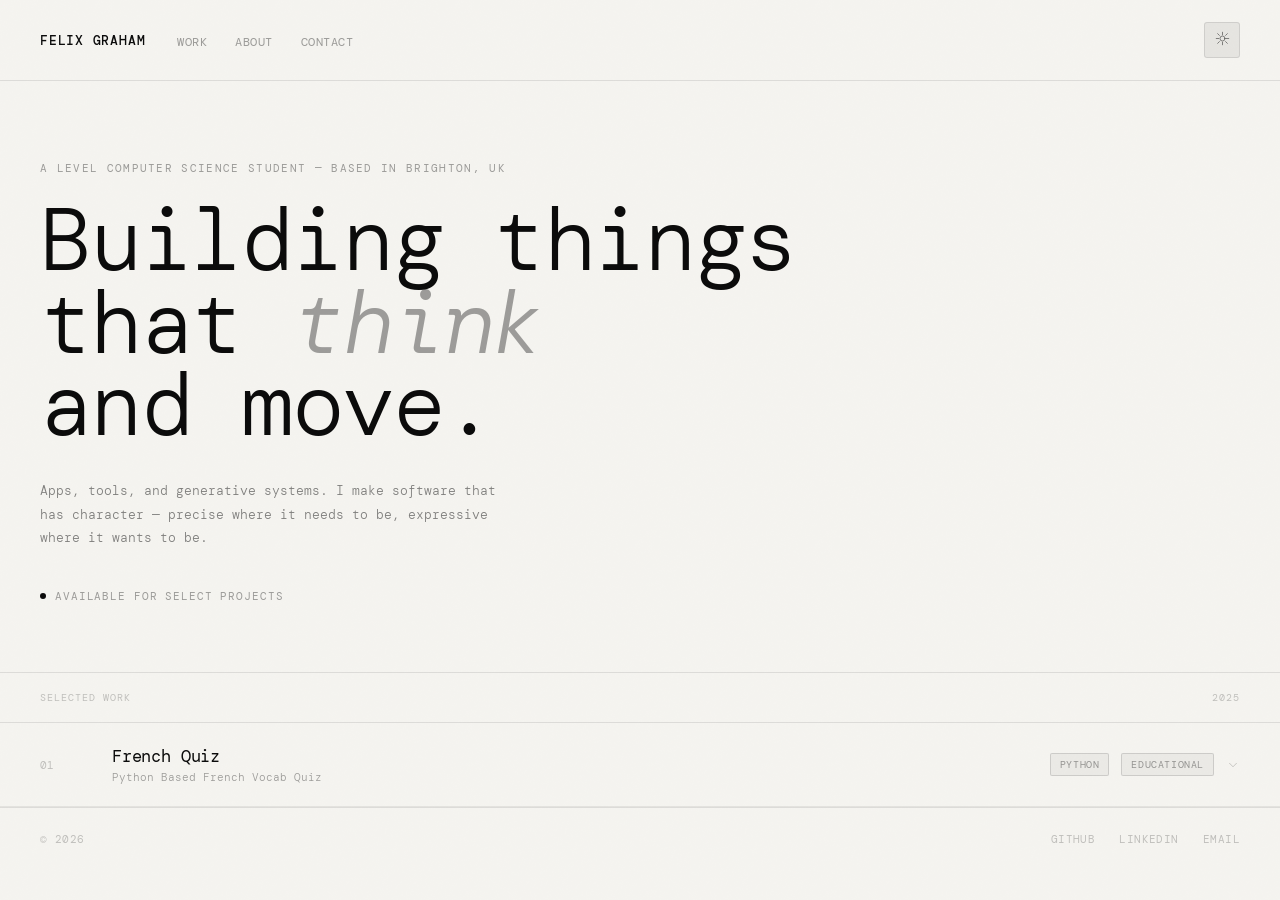
==== index.html @ 3eb40139 "Fixing OG Image rendering" ====
<!DOCTYPE html>
<html lang="en" data-theme="dark">
<head>
  <meta charset="UTF-8">
  <meta name="viewport" content="width=device-width, initial-scale=1.0">

  <!-- ── Update these for your site ── -->
  <title>Felix Graham — Creative Developer</title>
  <meta name="description" content="Apps, tools, and generative systems.">
  <meta name="author" content="Felix Graham">

  <!-- Open Graph -->
  <meta property="og:title"       content="Felix Graham — Creative Developer">
  <meta property="og:description" content="Apps, tools, and generative systems.">
  <meta property="og:type"        content="website">
  <meta property="og:image" content="https://felix-graham.github.io/Portfolio/assets/og.png">

  <!-- Favicon (replace with your own) -->
  <link rel="icon" href="./assets/favicon.svg" type="image/svg+xml">

  <link rel="stylesheet" href="./style.css">
</head>
<body>

  <!-- Nav (rendered by main.js) -->
  <header>
    <nav class="nav"></nav>
  </header>

  <main>
    <!-- Hero (rendered by main.js) -->
    <section class="hero" id="about"></section>

    <!-- Projects (rendered by main.js) -->
    <section id="work">
      <div class="projects__header">
        <span class="label">Selected work</span>
        <span class="label projects__year-range"></span>
      </div>
      <div class="projects__list"></div>
    </section>
  </main>

  <!-- Footer (rendered by main.js) -->
  <footer class="footer"></footer>

  <!-- Entry point — type="module" enables ES module imports -->
  <script type="module" src="./main.js"></script>

</body>
</html>
---- style.css ----
/* ─────────────────────────────────────────────
   PORTFOLIO — STYLESHEET
   Nothing-inspired monochrome minimal
   ───────────────────────────────────────────── */

@import url('https://fonts.googleapis.com/css2?family=DM+Mono:ital,wght@0,300;0,400;0,500;1,300&display=swap');

/* ── Design tokens ── */
:root {
  --bg:           #0a0a0a;
  --bg-2:         #111111;
  --fg:           #f0f0f0;
  --fg-60:        rgba(240,240,240,0.6);
  --fg-50:        rgba(240,240,240,0.5);
  --fg-35:        rgba(240,240,240,0.35);
  --fg-20:        rgba(240,240,240,0.2);
  --fg-10:        rgba(240,240,240,0.1);
  --fg-07:        rgba(240,240,240,0.07);
  --fg-04:        rgba(240,240,240,0.04);
  --border:       rgba(240,240,240,0.1);
  --border-soft:  rgba(240,240,240,0.07);
  --tag-bg:       rgba(240,240,240,0.05);
  --tag-border:   rgba(240,240,240,0.14);
  --toggle-bg:    rgba(240,240,240,0.07);
  --toggle-hover: rgba(240,240,240,0.12);
  --ease-out:     cubic-bezier(0.25, 0.46, 0.45, 0.94);
  --duration:     0.38s;
}

[data-theme="light"] {
  --bg:           #f5f4f0;
  --bg-2:         #eceae4;
  --fg:           #0a0a0a;
  --fg-60:        rgba(10,10,10,0.6);
  --fg-50:        rgba(10,10,10,0.5);
  --fg-35:        rgba(10,10,10,0.38);
  --fg-20:        rgba(10,10,10,0.22);
  --fg-10:        rgba(10,10,10,0.1);
  --fg-07:        rgba(10,10,10,0.07);
  --fg-04:        rgba(10,10,10,0.04);
  --border:       rgba(10,10,10,0.1);
  --border-soft:  rgba(10,10,10,0.07);
  --tag-bg:       rgba(10,10,10,0.04);
  --tag-border:   rgba(10,10,10,0.13);
  --toggle-bg:    rgba(10,10,10,0.06);
  --toggle-hover: rgba(10,10,10,0.1);
}

/* ── Reset & base ── */
*, *::before, *::after { box-sizing: border-box; margin: 0; padding: 0; }

html {
  font-size: 16px;
  -webkit-font-smoothing: antialiased;
  text-rendering: optimizeLegibility;
}

body {
  font-family: 'DM Mono', monospace;
  background: var(--bg);
  color: var(--fg);
  transition:
    background var(--duration) var(--ease-out),
    color var(--duration) var(--ease-out);
  min-height: 100vh;
}

/* ── Grain overlay ── */
body::before {
  content: '';
  position: fixed;
  inset: 0;
  background-image: url("data:image/svg+xml,%3Csvg viewBox='0 0 200 200' xmlns='http://www.w3.org/2000/svg'%3E%3Cfilter id='n'%3E%3CfeTurbulence type='fractalNoise' baseFrequency='0.9' numOctaves='4' stitchTiles='stitch'/%3E%3C/filter%3E%3Crect width='100%25' height='100%25' filter='url(%23n)' opacity='0.04'/%3E%3C/svg%3E");
  background-size: 180px;
  pointer-events: none;
  z-index: 999;
  opacity: 0.55;
}

/* ── Nav ── */
.nav {
  position: sticky;
  top: 0;
  z-index: 100;
  display: flex;
  align-items: center;
  justify-content: space-between;
  padding: 22px 40px;
  border-bottom: 0.5px solid var(--border);
  background: var(--bg);
  transition:
    background var(--duration) var(--ease-out),
    border-color var(--duration) var(--ease-out);
}

.nav__left  { display: flex; align-items: center; gap: 32px; }
.nav__right { display: flex; align-items: center; gap: 12px; }

.nav__logo {
  font-size: 13px;
  font-weight: 500;
  letter-spacing: 0.06em;
  text-transform: uppercase;
  color: var(--fg);
  text-decoration: none;
}

.nav__links {
  display: flex;
  gap: 28px;
  list-style: none;
}

.nav__links a {
  font-size: 12px;
  color: var(--fg-35);
  text-decoration: none;
  letter-spacing: 0.04em;
  text-transform: uppercase;
  transition: color 0.18s;
}
.nav__links a:hover { color: var(--fg); }

/* Theme toggle */
.theme-btn {
  display: flex;
  align-items: center;
  justify-content: center;
  width: 36px;
  height: 36px;
  border: 0.5px solid var(--border);
  background: var(--toggle-bg);
  border-radius: 3px;
  cursor: pointer;
  transition: background 0.18s, border-color 0.18s;
  color: var(--fg-50);
}
.theme-btn:hover { background: var(--toggle-hover); }
.theme-btn svg { width: 15px; height: 15px; stroke: currentColor; fill: none; stroke-width: 1.5; stroke-linecap: round; stroke-linejoin: round; }

.icon-sun  { display: none; }
.icon-moon { display: block; }
[data-theme="light"] .icon-sun  { display: block; }
[data-theme="light"] .icon-moon { display: none; }

/* ── Hero ── */
.hero {
  padding: 80px 40px 68px;
  border-bottom: 0.5px solid var(--border);
  transition: border-color var(--duration) var(--ease-out);
}

.hero__eyebrow {
  font-size: 11px;
  letter-spacing: 0.12em;
  text-transform: uppercase;
  color: var(--fg-35);
  margin-bottom: 24px;
}

.hero__headline {
  font-size: clamp(46px, 7.5vw, 88px);
  font-weight: 300;
  line-height: 0.94;
  letter-spacing: -0.03em;
  color: var(--fg);
  margin-bottom: 32px;
  transition: color var(--duration) var(--ease-out);
}

.hero__headline em {
  font-style: italic;
  color: var(--fg-35);
  transition: color var(--duration) var(--ease-out);
}

.hero__bio {
  max-width: 460px;
  font-size: 13px;
  font-weight: 300;
  line-height: 1.8;
  color: var(--fg-50);
}

.hero__status {
  display: inline-flex;
  align-items: center;
  gap: 9px;
  font-size: 11px;
  letter-spacing: 0.08em;
  text-transform: uppercase;
  color: var(--fg-35);
  margin-top: 40px;
}

.status-dot {
  width: 6px;
  height: 6px;
  border-radius: 50%;
  background: var(--fg);
  flex-shrink: 0;
  transition: background var(--duration) var(--ease-out);
  animation: pulse 2.6s ease-in-out infinite;
}

@keyframes pulse {
  0%, 100% { opacity: 1; }
  50%       { opacity: 0.15; }
}

/* ── Projects section ── */
.projects__header {
  display: flex;
  justify-content: space-between;
  align-items: baseline;
  padding: 18px 40px;
  border-bottom: 0.5px solid var(--border);
  transition: border-color var(--duration) var(--ease-out);
}

.label {
  font-size: 10px;
  letter-spacing: 0.1em;
  text-transform: uppercase;
  color: var(--fg-20);
}

/* ── Project row ── */
.project {
  border-bottom: 0.5px solid var(--border-soft);
  transition: border-color var(--duration) var(--ease-out);
}

.project__summary {
  display: grid;
  grid-template-columns: 52px 1fr auto;
  align-items: center;
  gap: 20px;
  padding: 22px 40px;
  cursor: pointer;
  user-select: none;
  transition: background 0.2s;
}
.project__summary:hover            { background: var(--fg-04); }
.project.is-open .project__summary { background: var(--fg-07); }

.project__index {
  font-size: 11px;
  color: var(--fg-20);
  letter-spacing: 0.04em;
}

.project__title {
  font-size: 17px;
  font-weight: 400;
  color: var(--fg);
  margin-bottom: 3px;
  letter-spacing: -0.01em;
  transition: color var(--duration) var(--ease-out);
}

.project__sub {
  font-size: 11px;
  font-weight: 300;
  color: var(--fg-35);
}

.project__right {
  display: flex;
  align-items: center;
  gap: 12px;
}

.tag {
  font-size: 10px;
  letter-spacing: 0.06em;
  text-transform: uppercase;
  padding: 4px 9px;
  border: 0.5px solid var(--tag-border);
  background: var(--tag-bg);
  color: var(--fg-35);
  border-radius: 2px;
  white-space: nowrap;
  transition:
    background var(--duration) var(--ease-out),
    border-color var(--duration) var(--ease-out),
    color var(--duration) var(--ease-out);
}

.chevron {
  width: 14px;
  height: 14px;
  flex-shrink: 0;
  stroke: var(--fg-20);
  fill: none;
  stroke-width: 1.5;
  stroke-linecap: round;
  stroke-linejoin: round;
  transition: transform 0.32s var(--ease-out), stroke 0.18s;
}
.project.is-open .chevron {
  transform: rotate(180deg);
  stroke: var(--fg-50);
}

/* ── Expand panel ── */
.project__expand {
  display: grid;
  grid-template-rows: 0fr;
  transition: grid-template-rows 0.44s var(--ease-out);
  overflow: hidden;
}
.project.is-open .project__expand { grid-template-rows: 1fr; }

.project__expand-inner { min-height: 0; overflow: hidden; }

.project__body {
  display: grid;
  grid-template-columns: 1fr 1fr;
  border-top: 0.5px solid var(--border-soft);
  background: var(--fg-04);
  transition: background var(--duration) var(--ease-out);
}

/* Image column */
.project__image-col {
  border-right: 0.5px solid var(--border-soft);
  min-height: 260px;
  display: flex;
  align-items: stretch;
  overflow: hidden;
  transition: border-color var(--duration) var(--ease-out);
}

.project__img {
  width: 100%;
  object-fit: cover;
  display: block;
  filter: grayscale(100%) contrast(1.06);
  transition: filter 0.3s;
}
.project:hover .project__img { filter: grayscale(70%) contrast(1.06); }

.project__placeholder {
  width: 100%;
  background: var(--bg-2);
  display: flex;
  align-items: center;
  justify-content: center;
  flex-direction: column;
  gap: 10px;
  transition: background var(--duration) var(--ease-out);
}

.project__placeholder svg {
  width: 24px;
  height: 24px;
  stroke: var(--fg-20);
  fill: none;
  stroke-width: 1.5;
  stroke-linecap: round;
  stroke-linejoin: round;
}

.project__placeholder span {
  font-size: 10px;
  letter-spacing: 0.08em;
  text-transform: uppercase;
  color: var(--fg-20);
}

/* Text column */
.project__text-col {
  padding: 32px 40px;
  display: flex;
  flex-direction: column;
  justify-content: space-between;
  gap: 28px;
}

.project__year {
  font-size: 10px;
  letter-spacing: 0.08em;
  text-transform: uppercase;
  color: var(--fg-20);
  margin-bottom: 12px;
}

.project__description {
  font-size: 13px;
  font-weight: 300;
  line-height: 1.85;
  color: var(--fg-50);
}

.project__links { display: flex; flex-direction: column; gap: 10px; }

.project__link {
  display: inline-flex;
  align-items: center;
  gap: 9px;
  font-size: 11px;
  letter-spacing: 0.05em;
  text-transform: uppercase;
  color: var(--fg-50);
  text-decoration: none;
  border: 0.5px solid var(--border);
  padding: 11px 16px;
  border-radius: 2px;
  width: fit-content;
  transition: color 0.18s, background 0.18s, border-color 0.18s;
}
.project__link:hover {
  color: var(--fg);
  background: var(--fg-07);
  border-color: var(--fg-20);
}
.project__link svg {
  width: 13px;
  height: 13px;
  stroke: currentColor;
  fill: none;
  stroke-width: 1.5;
  stroke-linecap: round;
  stroke-linejoin: round;
  flex-shrink: 0;
}

/* ── Footer ── */
.footer {
  display: flex;
  justify-content: space-between;
  align-items: center;
  padding: 24px 40px;
  border-top: 0.5px solid var(--border);
  transition: border-color var(--duration) var(--ease-out);
}

.footer__copy {
  font-size: 11px;
  color: var(--fg-20);
  letter-spacing: 0.04em;
}

.footer__links { display: flex; gap: 24px; }

.footer__links a {
  font-size: 11px;
  color: var(--fg-20);
  text-decoration: none;
  letter-spacing: 0.04em;
  text-transform: uppercase;
  transition: color 0.18s;
}
.footer__links a:hover { color: var(--fg-50); }

/* ── Responsive ── */
@media (max-width: 680px) {
  .nav         { padding: 18px 20px; }
  .nav__links  { display: none; }
  .hero        { padding: 52px 20px 48px; }
  .projects__header,
  .project__summary { padding-left: 20px; padding-right: 20px; }
  .project__body    { grid-template-columns: 1fr; }
  .project__image-col { border-right: none; border-bottom: 0.5px solid var(--border-soft); min-height: 200px; }
  .project__text-col  { padding: 24px 20px; }
  .footer      { padding: 20px; }
  .project__right .tag { display: none; }
}
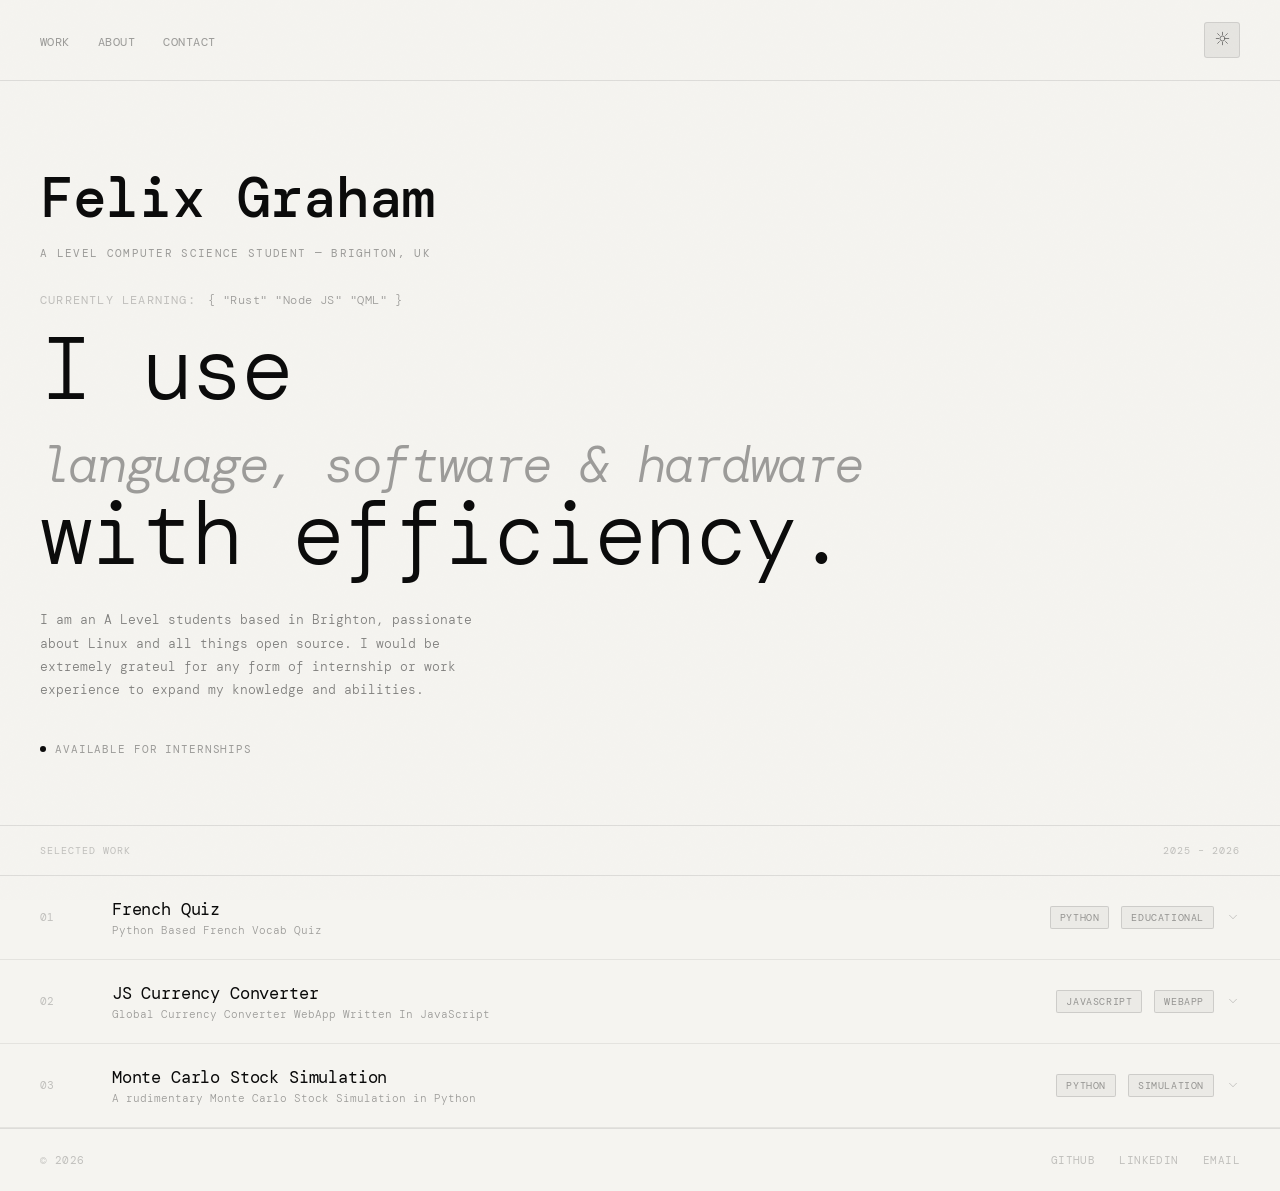
==== commit 7d27e066: "Switch from client side rendering to improve compatibilty and scaping possibilities; Altered descrip" ====
--- a/index.html
+++ b/index.html
@@ -16,22 +16,60 @@
   <meta property="og:image" content="https://felix-graham.github.io/Portfolio/assets/og.png">
 
   <!-- Favicon (replace with your own) -->
-  <link rel="icon" href="./assets/favicon.svg" type="image/svg+xml">
+  <link rel="icon" href="https://felix-graham.github.io/Portfolio/assets/favicon.svg" type="image/svg+xml">
 
   <link rel="stylesheet" href="./style.css">
 </head>
 <body>
 
-  <!-- Nav (rendered by main.js) -->
+  <!-- Nav -->
   <header>
-    <nav class="nav"></nav>
+    <nav class="nav">
+      <div class="nav__left">
+        <ul class="nav__links">
+          <li><a href="#work">Work</a></li>
+          <li><a href="#about">About</a></li>
+          <li><a href="mailto:felix_graham24@outlook.com">Contact</a></li>
+        </ul>
+      </div>
+      <div class="nav__right">
+        <button class="theme-btn" id="themeBtn" aria-label="Toggle light/dark mode">
+          <span class="icon-sun" aria-hidden="true">
+            <svg viewBox="0 0 24 24"><circle cx="12" cy="12" r="4"/><line x1="12" y1="2"  x2="12" y2="6"/><line x1="12" y1="18" x2="12" y2="22"/><line x1="4.22" y1="4.22"  x2="7.05" y2="7.05"/><line x1="16.95" y1="16.95" x2="19.78" y2="19.78"/><line x1="2" y1="12"  x2="6" y2="12"/><line x1="18" y1="12" x2="22" y2="12"/><line x1="4.22" y1="19.78" x2="7.05" y2="16.95"/><line x1="16.95" y1="7.05"  x2="19.78" y2="4.22"/></svg>
+          </span>
+          <span class="icon-moon" aria-hidden="true">
+            <svg viewBox="0 0 24 24"><path d="M21 12.79A9 9 0 1 1 11.21 3 7 7 0 0 0 21 12.79z"/></svg>
+          </span>
+        </button>
+      </div>
+    </nav>
   </header>
 
   <main>
-    <!-- Hero (rendered by main.js) -->
-    <section class="hero" id="about"></section>
+    <!-- Hero -->
+    <section class="hero" id="about">
+      <p class="hero__name">Felix Graham</p>
+      <p class="hero__eyebrow">A Level Computer Science Student — Brighton, UK</p>
+      <div class="hero__learning">
+        <span class="hero__learning-label">Currently learning: </span>
+        <span class="hero__learning-items">{ "Rust"  "Node JS"  "QML"  }</span>
+      </div>
+      <h1 class="hero__headline">
+        <span>I use</span><br>
+        <span><em> language, software & hardware </em></span><br>
+        <span>with efficiency.</span>
+      </h1>
+      <p class="hero__bio">
+      I am an A Level students based in Brighton, passionate about Linux and all things open source.
+      I would be extremely grateul for any form of internship or work experience to expand my knowledge and abilities. 
+      </p>
+      <div class="hero__status">
+        <span class="status-dot"></span>
+        Available for internships
+      </div>
+    </section>
 
-    <!-- Projects (rendered by main.js) -->
+    <!-- Projects (list rendered by main.js, header labels are static) -->
     <section id="work">
       <div class="projects__header">
         <span class="label">Selected work</span>
@@ -41,8 +79,15 @@
     </section>
   </main>
 
-  <!-- Footer (rendered by main.js) -->
-  <footer class="footer"></footer>
+  <!-- Footer -->
+  <footer class="footer">
+    <span class="footer__copy">© 2026</span>
+    <div class="footer__links">
+      <a href="https://github.com/Felix-Graham" target="_blank" rel="noopener">GitHub</a>
+      <a href="https://www.linkedin.com/in/felix-graham-b3b4b3398" target="_blank" rel="noopener">LinkedIn</a>
+      <a href="mailto:felix_graham24@outlook.com">Email</a>
+    </div>
+  </footer>
 
   <!-- Entry point — type="module" enables ES module imports -->
   <script type="module" src="./main.js"></script>
--- a/style.css
+++ b/style.css
@@ -158,6 +158,21 @@
   margin-bottom: 24px;
 }
 
+
+.hero__name {
+  font-size: clamp(36px, 5vw, 56px);
+  font-weight: 500;
+  letter-spacing: -0.02em;
+  color: var(--fg);
+  margin-bottom: 12px;
+  transition: color var(--duration) var(--ease-out);
+}
+ 
+/* Push eyebrow down slightly to create breathing room under the name */
+.hero__eyebrow {
+  margin-bottom: 32px;
+}
+
 .hero__headline {
   font-size: clamp(46px, 7.5vw, 88px);
   font-weight: 300;
@@ -172,6 +187,8 @@
   font-style: italic;
   color: var(--fg-35);
   transition: color var(--duration) var(--ease-out);
+  font-size: clamp(36px, 4vw, 68px);
+  text-align: center;
 }
 
 .hero__bio {
@@ -467,3 +484,27 @@
   .footer      { padding: 20px; }
   .project__right .tag { display: none; }
 }
+
+/* ── Currently Learning ── */
+.hero__learning {
+  display: flex;
+  align-items: baseline;
+  gap: 12px;
+  margin-bottom: 20px;
+}
+
+.hero__learning-label {
+  font-size: 12px;
+  letter-spacing: 0.1em;
+  text-transform: uppercase;
+  color: var(--fg-20);
+  white-space: nowrap;
+}
+
+.hero__learning-items {
+  font-size: 12px;
+  font-weight: 300;
+  letter-spacing: 0.04em;
+  color: var(--fg-35);
+  transition: color var(--duration) var(--ease-out);
+}
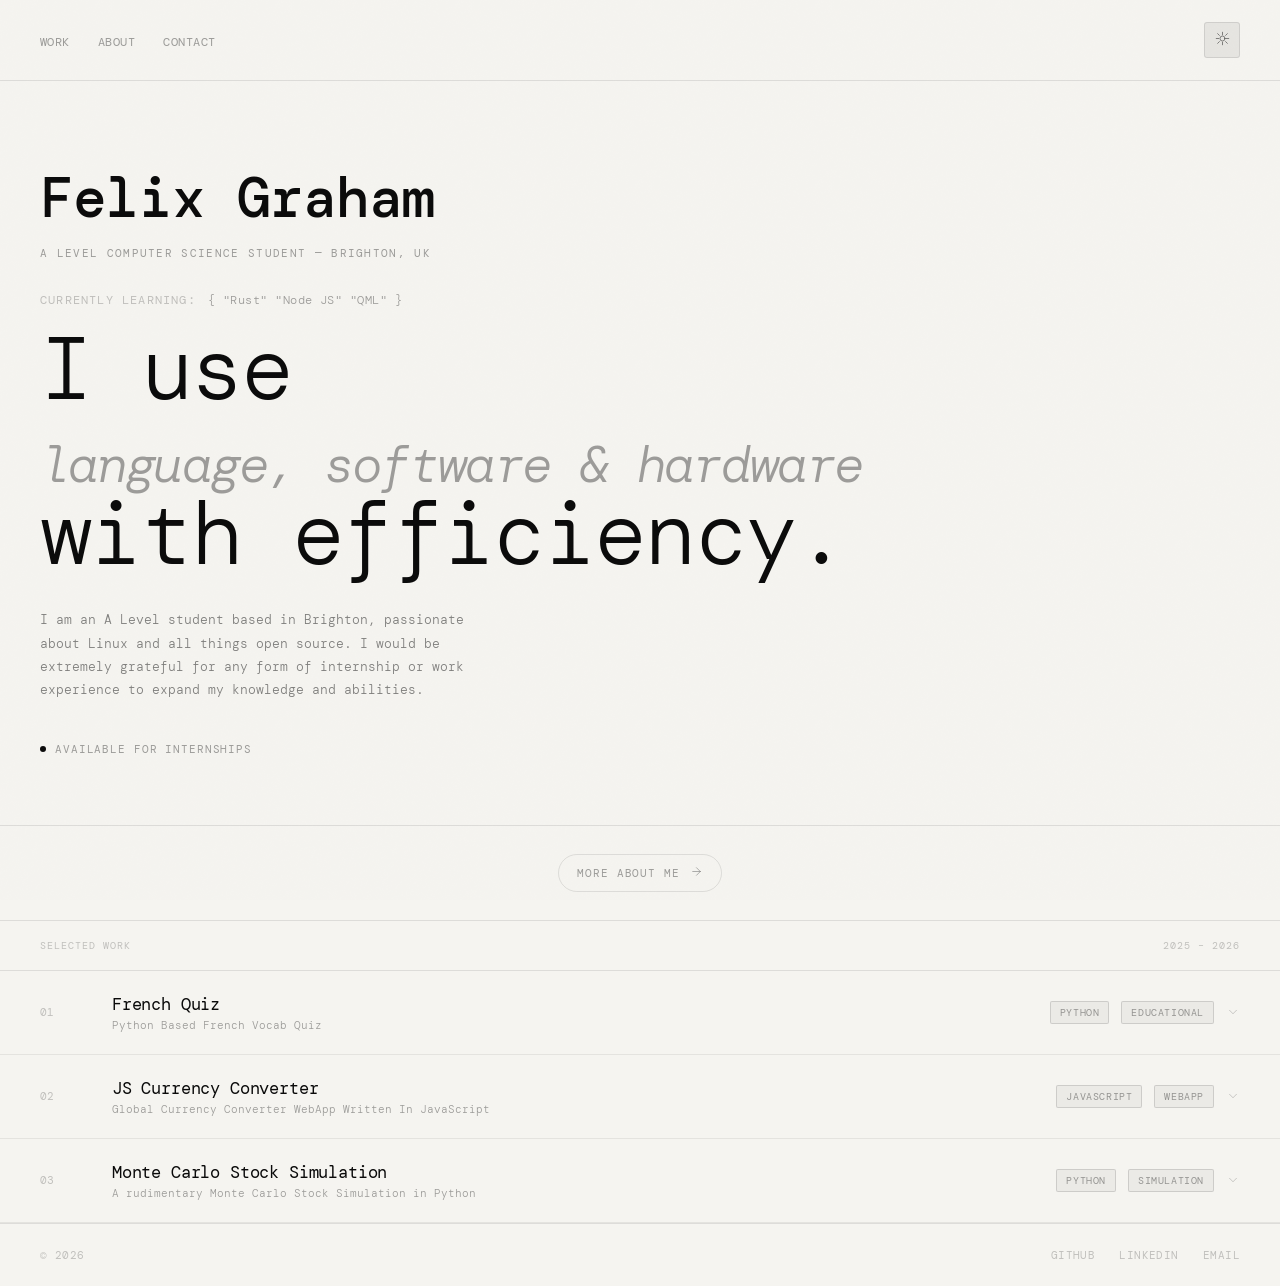
==== commit a4421ee7: "Added about section" ====
--- a/index.html
+++ b/index.html
@@ -28,7 +28,7 @@
       <div class="nav__left">
         <ul class="nav__links">
           <li><a href="#work">Work</a></li>
-          <li><a href="#about">About</a></li>
+          <li><a href="./about.html">About</a></li>
           <li><a href="mailto:felix_graham24@outlook.com">Contact</a></li>
         </ul>
       </div>
@@ -47,7 +47,8 @@
 
   <main>
     <!-- Hero -->
-    <section class="hero" id="about">
+    <section class="hero">
+      <div class="hero__glyphs" aria-hidden="true"></div>
       <p class="hero__name">Felix Graham</p>
       <p class="hero__eyebrow">A Level Computer Science Student — Brighton, UK</p>
       <div class="hero__learning">
@@ -56,18 +57,25 @@
       </div>
       <h1 class="hero__headline">
         <span>I use</span><br>
-        <span><em> language, software & hardware </em></span><br>
+        <span><em> language, software &amp; hardware </em></span><br>
         <span>with efficiency.</span>
       </h1>
-      <p class="hero__bio">
-      I am an A Level students based in Brighton, passionate about Linux and all things open source.
-      I would be extremely grateul for any form of internship or work experience to expand my knowledge and abilities. 
-      </p>
+      <p class="hero__bio">I am an A Level student based in Brighton, passionate about Linux and all things open source. I would be extremely grateful for any form of internship or work experience to expand my knowledge and abilities.</p>
       <div class="hero__status">
         <span class="status-dot"></span>
         Available for internships
       </div>
     </section>
+
+    <!-- Bridge — connects the hero's availability status through to the projects list, links out to the About page -->
+    <div class="bridge">
+      <a href="./about.html" class="bridge__link">
+        <span class="bridge__label">More about me</span>
+        <span class="bridge__arrow" aria-hidden="true">
+          <svg viewBox="0 0 24 24"><line x1="5" y1="12" x2="19" y2="12"/><polyline points="12 5 19 12 12 19"/></svg>
+        </span>
+      </a>
+    </div>
 
     <!-- Projects (list rendered by main.js, header labels are static) -->
     <section id="work">
--- a/style.css
+++ b/style.css
@@ -3,7 +3,7 @@
    Nothing-inspired monochrome minimal
    ───────────────────────────────────────────── */
 
-@import url('https://fonts.googleapis.com/css2?family=DM+Mono:ital,wght@0,300;0,400;0,500;1,300&display=swap');
+@import url('https://fonts.googleapis.com/css2?family=DM+Mono:ital,wght@0,300;0,400;0,500;1,300&family=Fraunces:ital,wght@1,300;1,400&display=swap');
 
 /* ── Design tokens ── */
 :root {
@@ -25,6 +25,9 @@
   --toggle-hover: rgba(240,240,240,0.12);
   --ease-out:     cubic-bezier(0.25, 0.46, 0.45, 0.94);
   --duration:     0.38s;
+  --font-mono:    'DM Mono', monospace;
+  --font-serif:   'Fraunces', serif;
+  --font-sans:    -apple-system, BlinkMacSystemFont, 'Segoe UI', Helvetica, Arial, sans-serif;
 }
 
 [data-theme="light"] {
@@ -53,6 +56,11 @@
   font-size: 16px;
   -webkit-font-smoothing: antialiased;
   text-rendering: optimizeLegibility;
+  scroll-behavior: smooth;
+}
+
+@media (prefers-reduced-motion: reduce) {
+  html { scroll-behavior: auto; }
 }
 
 body {
@@ -143,11 +151,85 @@
 [data-theme="light"] .icon-sun  { display: block; }
 [data-theme="light"] .icon-moon { display: none; }
 
+/* ── Falling glyphs ── */
+.fall-glyph {
+  position: absolute;
+  top: -20px;
+  font-size: 11px;
+  color: var(--fg-10);
+  animation: fallDrift linear forwards;
+  pointer-events: none;
+}
+
+@keyframes fallDrift {
+  to { transform: translateY(120vh); opacity: 0; }
+}
+
+.hero__glyphs,
+.about-section__glyphs {
+  position: absolute;
+  inset: 0;
+  overflow: hidden;
+  pointer-events: none;
+  z-index: 0;
+}
+
 /* ── Hero ── */
 .hero {
+  position: relative;
+  overflow: hidden;
   padding: 80px 40px 68px;
   border-bottom: 0.5px solid var(--border);
   transition: border-color var(--duration) var(--ease-out);
+}
+
+.hero > *:not(.hero__glyphs) {
+  position: relative;
+  z-index: 1;
+}
+
+/* ── Bridge — connects hero to projects, links to About ── */
+.bridge {
+  display: flex;
+  justify-content: center;
+  padding: 28px 40px;
+  border-bottom: 0.5px solid var(--border);
+  transition: border-color var(--duration) var(--ease-out);
+}
+
+.bridge__link {
+  display: inline-flex;
+  align-items: center;
+  gap: 10px;
+  font-size: 11px;
+  letter-spacing: 0.08em;
+  text-transform: uppercase;
+  color: var(--fg-35);
+  text-decoration: none;
+  padding: 10px 18px;
+  border: 0.5px solid var(--border);
+  border-radius: 999px;
+  transition: color 0.18s, border-color 0.18s, background 0.18s, gap 0.25s var(--ease-out);
+}
+.bridge__link:hover {
+  color: var(--fg);
+  border-color: var(--fg-20);
+  background: var(--fg-04);
+  gap: 16px;
+}
+
+.bridge__arrow svg {
+  width: 13px;
+  height: 13px;
+  stroke: currentColor;
+  fill: none;
+  stroke-width: 1.5;
+  stroke-linecap: round;
+  stroke-linejoin: round;
+  transition: transform 0.25s var(--ease-out);
+}
+.bridge__link:hover .bridge__arrow svg {
+  transform: translateX(3px);
 }
 
 .hero__eyebrow {
@@ -478,6 +560,7 @@
   .hero        { padding: 52px 20px 48px; }
   .projects__header,
   .project__summary { padding-left: 20px; padding-right: 20px; }
+  .bridge      { padding: 22px 20px; }
   .project__body    { grid-template-columns: 1fr; }
   .project__image-col { border-right: none; border-bottom: 0.5px solid var(--border-soft); min-height: 200px; }
   .project__text-col  { padding: 24px 20px; }
@@ -508,3 +591,354 @@
   color: var(--fg-35);
   transition: color var(--duration) var(--ease-out);
 }
+
+/* ─────────────────────────────────────────────
+   ABOUT PAGE
+   Sticky-stacked sections: each section is a tall
+   wrapper (--scroll-height) whose inner content is
+   position:sticky. As you scroll, the next section's
+   wrapper — sitting higher in --stack-index and with
+   an opaque background — slides up and covers the one
+   currently pinned, creating a stacked, video-like
+   reveal with no scroll-jacking JS required.
+   ───────────────────────────────────────────── */
+
+/* ── Index nav ── */
+.about-index {
+  position: sticky;
+  top: 0;
+  z-index: 300;
+  display: flex;
+  gap: 28px;
+  padding: 16px 40px;
+  background: var(--bg);
+  border-bottom: 0.5px solid var(--border);
+  overflow-x: auto;
+  transition: background var(--duration) var(--ease-out), border-color var(--duration) var(--ease-out);
+}
+
+.about-index a {
+  font-size: 11px;
+  letter-spacing: 0.08em;
+  text-transform: uppercase;
+  color: var(--fg-35);
+  text-decoration: none;
+  white-space: nowrap;
+  transition: color 0.18s;
+}
+.about-index a:hover     { color: var(--fg-60); }
+.about-index a.is-active { color: var(--fg); }
+
+/* ── Section stack ── */
+.about-sections {
+  position: relative;
+}
+
+.about-section {
+  position: relative;
+  height: var(--scroll-height, 150vh);
+}
+
+.about-section__sticky {
+  position: sticky;
+  top: 0;
+  min-height: 100vh;
+  z-index: var(--stack-index, 1);
+  display: grid;
+  align-items: center;
+  justify-content: center;
+  gap: 40px;
+  padding: 40px;
+  background: var(--bg);
+  border-top: 0.5px solid var(--border);
+  overflow: hidden;
+  transition: background var(--duration) var(--ease-out), border-color var(--duration) var(--ease-out);
+}
+
+/* Layout modes — chosen per section in about.js based on which
+   sides actually have images. The center text column's track grows
+   whenever a side is missing, so text visibly fills the freed space
+   instead of leaving a gap. justify-content:center keeps the whole
+   group centered in the modes that don't use edge-pinning 1fr tracks. */
+.about-section__sticky--both {
+  grid-template-columns: 1fr minmax(280px, 480px) 1fr;
+}
+.about-section__sticky--left {
+  grid-template-columns: minmax(200px, 320px) minmax(340px, 640px);
+}
+.about-section__sticky--right {
+  grid-template-columns: minmax(340px, 640px) minmax(200px, 320px);
+}
+.about-section__sticky--none {
+  grid-template-columns: minmax(320px, 680px);
+}
+
+/* ── Image columns ── */
+.about-section__col--left,
+.about-section__col--right {
+  position: relative;
+  z-index: 1;
+  display: flex;
+  flex-direction: column;
+  gap: 20px;
+}
+.about-section__col--left  { align-items: flex-end; }
+.about-section__col--right { align-items: flex-start; }
+
+.about-image {
+  width: 100%;
+  max-width: 260px;
+  aspect-ratio: 4 / 5;
+  object-fit: cover;
+  display: block;
+  filter: grayscale(100%) contrast(1.06);
+  border: 0.5px solid var(--border-soft);
+  transition: border-color var(--duration) var(--ease-out);
+}
+
+.about-image--placeholder {
+  display: flex;
+  align-items: center;
+  justify-content: center;
+  background: var(--bg-2);
+  color: var(--fg-20);
+  font-size: 10px;
+  letter-spacing: 0.08em;
+  text-transform: uppercase;
+  text-align: center;
+  padding: 12px;
+  transition: background var(--duration) var(--ease-out);
+}
+
+/* ── Central text column ── */
+.about-section__col--center {
+  position: relative;
+  z-index: 1;
+  width: 100%;
+}
+
+.about-section__eyebrow {
+  font-size: 10px;
+  letter-spacing: 0.1em;
+  text-transform: uppercase;
+  color: var(--fg-20);
+  margin-bottom: 16px;
+}
+
+.about-section__heading {
+  font-size: clamp(28px, 4vw, 44px);
+  font-weight: 300;
+  letter-spacing: -0.02em;
+  line-height: 1.05;
+  color: var(--fg);
+  margin-bottom: 20px;
+  transition: color var(--duration) var(--ease-out);
+}
+
+.about-section__body {
+  font-size: 13px;
+  font-weight: 300;
+  line-height: 1.85;
+  color: var(--fg-50);
+}
+
+/* ── Dropdown ── */
+.about-dropdown__toggle {
+  display: flex;
+  justify-content: space-between;
+  align-items: center;
+  width: 100%;
+  margin-top: 28px;
+  padding: 0;
+  padding-top: 16px;
+  border: none;
+  border-top: 0.5px solid var(--border);
+  background: none;
+  color: var(--fg-50);
+  font-family: var(--font-mono);
+  font-size: 11px;
+  letter-spacing: 0.06em;
+  text-transform: uppercase;
+  cursor: pointer;
+  transition: color 0.18s, border-color var(--duration) var(--ease-out);
+}
+.about-dropdown__toggle:hover { color: var(--fg); }
+
+.chevron-wrap svg {
+  width: 13px;
+  height: 13px;
+  stroke: var(--fg-20);
+  fill: none;
+  stroke-width: 1.5;
+  stroke-linecap: round;
+  stroke-linejoin: round;
+  transition: transform 0.32s var(--ease-out), stroke 0.18s;
+}
+.about-dropdown__toggle[aria-expanded="true"] .chevron-wrap svg {
+  transform: rotate(180deg);
+  stroke: var(--fg-50);
+}
+
+.about-dropdown__panel {
+  display: grid;
+  grid-template-rows: 0fr;
+  transition: grid-template-rows 0.44s var(--ease-out);
+  overflow: hidden;
+}
+.about-dropdown__panel.is-open { grid-template-rows: 1fr; }
+.about-dropdown__inner { min-height: 0; overflow: hidden; }
+
+/* Dropdown text renders in the contrasting serif for visual distinction */
+.about-dropdown__text {
+  padding-top: 18px;
+  line-height: 1.9;
+  color: var(--fg-60);
+}
+.about-dropdown__text--serif {
+  font-family: var(--font-serif);
+  font-style: italic;
+  font-weight: 300;
+  font-size: 18px;
+}
+.about-dropdown__text--mono {
+  font-family: var(--font-mono);
+  font-size: 13px;
+}
+
+.about-dropdown__gallery {
+  display: flex;
+  gap: 12px;
+  padding-top: 18px;
+  overflow-x: auto;
+}
+.about-dropdown__gallery .about-image { max-width: 150px; flex-shrink: 0; }
+
+/* Timeline dropdown — vertical line + dot markers, most-recent-3 only */
+.about-dropdown__timeline {
+  position: relative;
+  list-style: none;
+  padding-top: 22px;
+  padding-left: 22px;
+  display: flex;
+  flex-direction: column;
+  gap: 20px;
+}
+.about-dropdown__timeline::before {
+  content: '';
+  position: absolute;
+  top: 26px;
+  bottom: 6px;
+  left: 4px;
+  width: 0.5px;
+  background: var(--border);
+}
+.about-dropdown__timeline-item {
+  position: relative;
+  display: flex;
+  flex-direction: column;
+  gap: 4px;
+}
+.about-dropdown__timeline-item::before {
+  content: '';
+  position: absolute;
+  top: 5px;
+  left: -22px;
+  width: 7px;
+  height: 7px;
+  border-radius: 50%;
+  background: var(--bg);
+  border: 1px solid var(--fg-35);
+}
+.about-dropdown__timeline-date {
+  font-size: 10px;
+  letter-spacing: 0.08em;
+  text-transform: uppercase;
+  color: var(--fg-20);
+}
+.about-dropdown__timeline-title {
+  font-size: 13px;
+  font-weight: 300;
+  line-height: 1.6;
+  color: var(--fg-60);
+}
+.about-dropdown__timeline--serif .about-dropdown__timeline-title {
+  font-family: var(--font-serif);
+  font-style: italic;
+  font-size: 16px;
+}
+.about-dropdown__timeline--sans .about-dropdown__timeline-title {
+  font-family: var(--font-sans);
+  font-size: 13px;
+}
+.about-dropdown__timeline--sans-serif .about-dropdown__timeline-title {
+  font-family: var(--font-sans);
+  font-size: 13px;
+}
+
+/* Timeline "+N more" toggle — reveals items beyond `limit` in place */
+.about-dropdown__timeline-more {
+  display: inline-flex;
+  align-items: center;
+  gap: 8px;
+  margin-top: 16px;
+  margin-left: 22px;
+  padding: 0;
+  border: none;
+  background: none;
+  color: var(--fg-35);
+  font-family: var(--font-mono);
+  font-size: 10px;
+  letter-spacing: 0.08em;
+  text-transform: uppercase;
+  cursor: pointer;
+  transition: color 0.18s;
+}
+.about-dropdown__timeline-more:hover { color: var(--fg-60); }
+
+.about-dropdown__timeline-more .chevron-wrap svg {
+  width: 11px;
+  height: 11px;
+  stroke: currentColor;
+  fill: none;
+  stroke-width: 1.5;
+  stroke-linecap: round;
+  stroke-linejoin: round;
+  transition: transform 0.3s var(--ease-out);
+}
+.about-dropdown__timeline-more[aria-expanded="true"] .chevron-wrap svg {
+  transform: rotate(180deg);
+}
+
+.about-dropdown__timeline-more-panel {
+  display: grid;
+  grid-template-rows: 0fr;
+  transition: grid-template-rows 0.4s var(--ease-out);
+  overflow: hidden;
+}
+.about-dropdown__timeline-more-panel.is-open { grid-template-rows: 1fr; }
+.about-dropdown__timeline-more-inner { min-height: 0; overflow: hidden; }
+.about-dropdown__timeline-more-inner .about-dropdown__timeline { padding-top: 14px; }
+
+/* ── Responsive ── */
+@media (max-width: 780px) {
+  .about-index { padding: 14px 20px; gap: 20px; }
+
+  .about-section__sticky {
+    grid-template-columns: 1fr;
+    padding: 100px 20px 32px;
+    gap: 20px;
+  }
+
+  .about-section__col--left,
+  .about-section__col--right {
+    flex-direction: row;
+    align-items: center;
+    overflow-x: auto;
+  }
+
+  .about-section__col--left  { order: 2; }
+  .about-section__col--center { order: 1; margin: 0; max-width: none; }
+  .about-section__col--right { order: 3; }
+
+  .about-image { max-width: 140px; flex-shrink: 0; }
+}
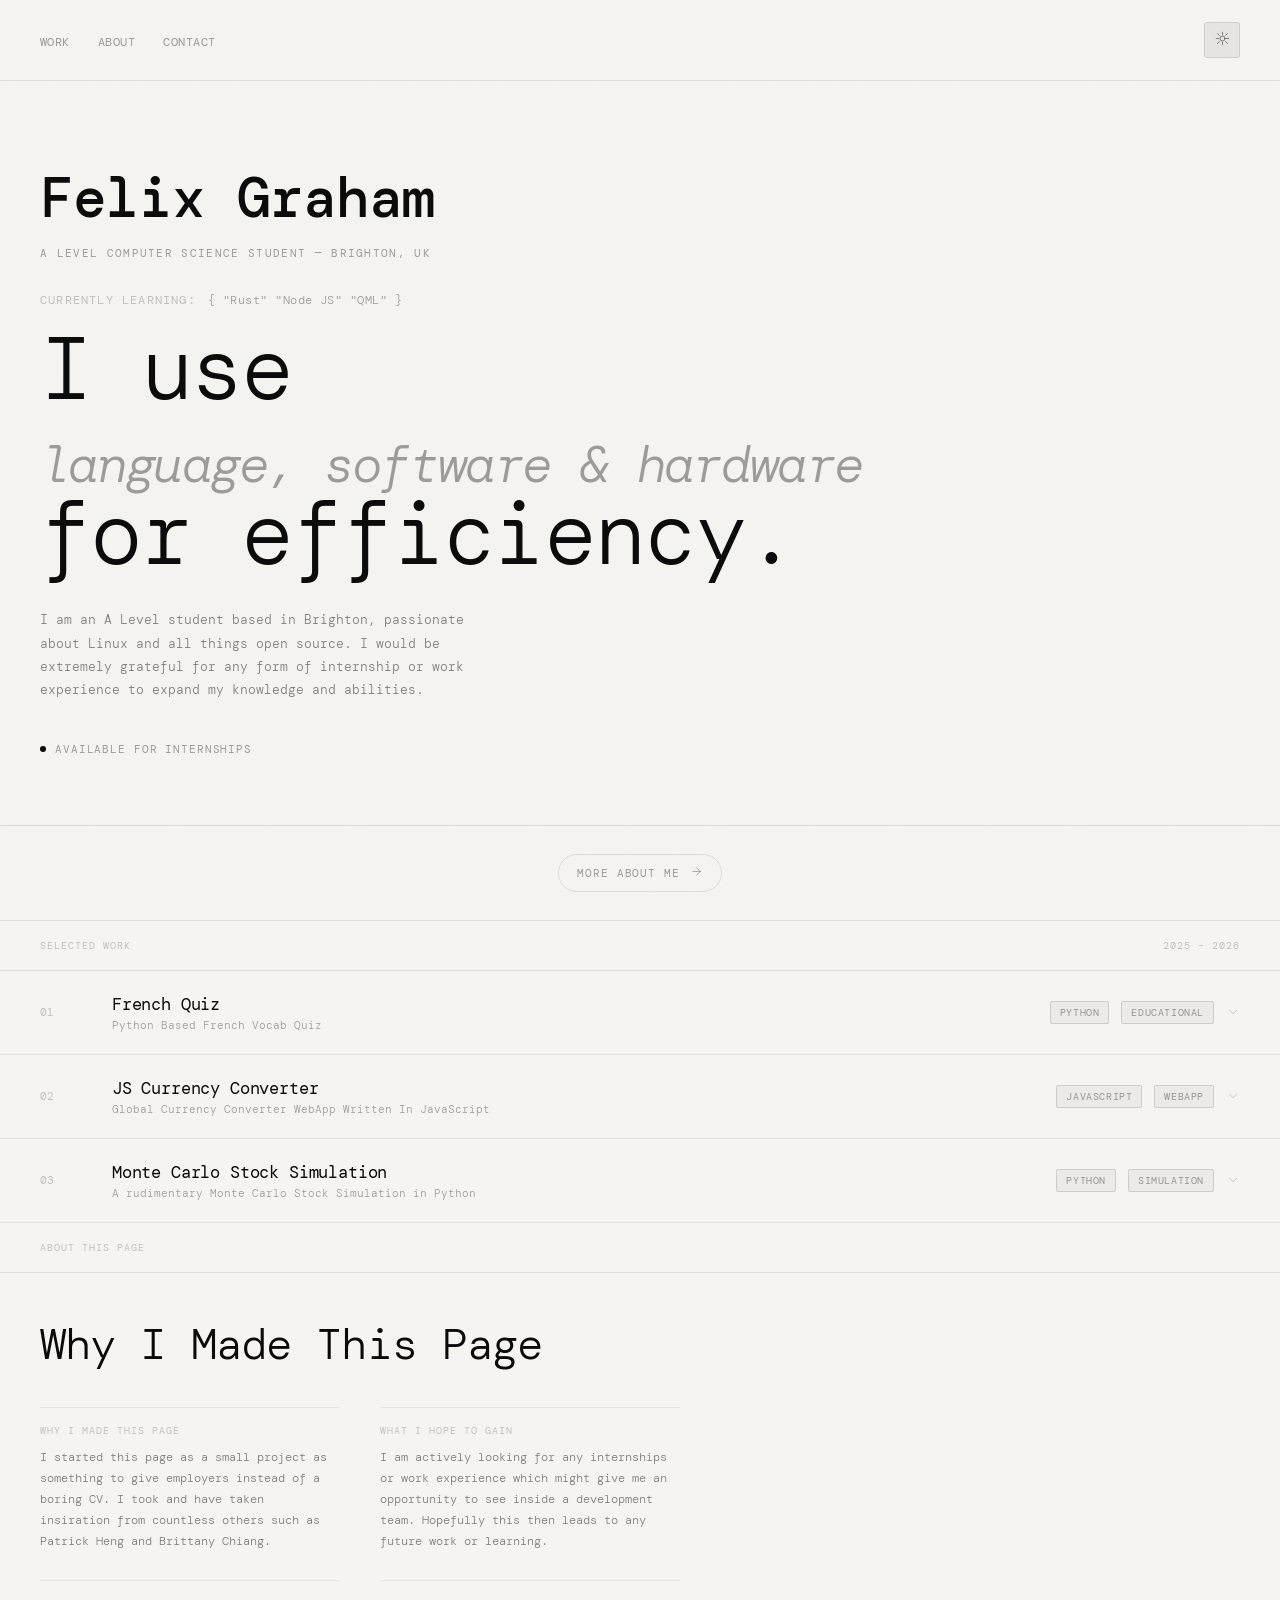
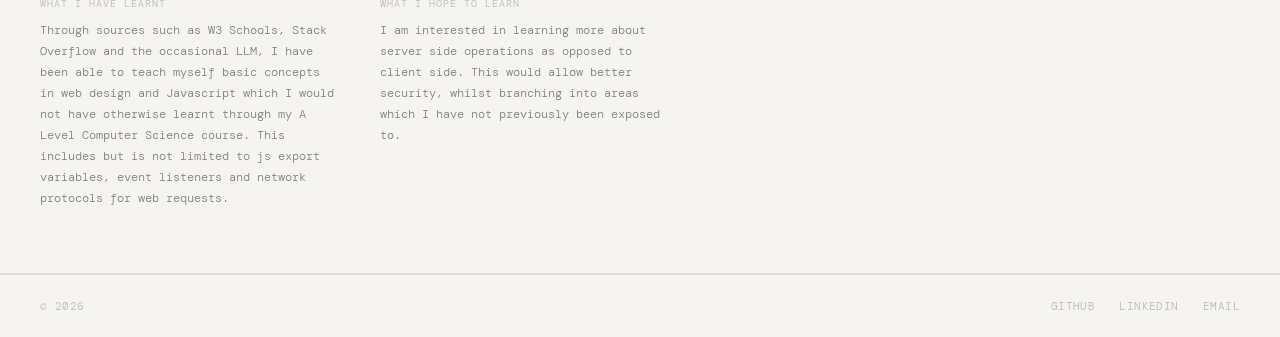
==== commit 25ef0b8b: "added about page section" ====
--- a/index.html
+++ b/index.html
@@ -6,7 +6,7 @@
 
   <!-- ── Update these for your site ── -->
   <title>Felix Graham — Creative Developer</title>
-  <meta name="description" content="Apps, tools, and generative systems.">
+  <meta name="description" content="Anything I Can Get My Hands On">
   <meta name="author" content="Felix Graham">
 
   <!-- Open Graph -->
@@ -58,7 +58,7 @@
       <h1 class="hero__headline">
         <span>I use</span><br>
         <span><em> language, software &amp; hardware </em></span><br>
-        <span>with efficiency.</span>
+        <span>for efficiency.</span>
       </h1>
       <p class="hero__bio">I am an A Level student based in Brighton, passionate about Linux and all things open source. I would be extremely grateful for any form of internship or work experience to expand my knowledge and abilities.</p>
       <div class="hero__status">
@@ -85,6 +85,35 @@
       </div>
       <div class="projects__list"></div>
     </section>
+
+    <!-- About this page — static content, same pattern as hero/footer -->
+    <section id="about-page" class="about-page" aria-labelledby="about-page-heading">
+      <div class="about-page__header">
+        <span class="label">About this page</span>
+      </div>
+      <div class="about-page__body">
+        <h2 id="about-page-heading" class="about-page__heading">Why I Made This Page</h2>
+        <p class="about-page__text"></p>
+        <ul class="about-page__points">
+          <li class="about-page__point">
+            <span class="about-page__point-label">Why I Made This Page</span>
+            <p class="about-page__point-text">I started this page as a small project as something to give employers instead of a boring CV. I took and have taken insiration from countless others such as Patrick Heng and Brittany Chiang.</p>
+          </li>
+          <li class="about-page__point">
+            <span class="about-page__point-label">What I Hope to Gain</span>
+            <p class="about-page__point-text">I am actively looking for any internships or work experience which might give me an opportunity to see inside a development team. Hopefully this then leads to any future work or learning.</p>
+          </li>
+          <li class="about-page__point">
+            <span class="about-page__point-label">What I Have Learnt</span>
+            <p class="about-page__point-text">Through sources such as W3 Schools, Stack Overflow and the occasional LLM, I have been able to teach myself basic concepts in web design and Javascript which I would not have otherwise learnt through my A Level Computer Science course. This includes but is not limited to js export variables, event listeners and network protocols for web requests.</p>
+          </li>
+          <li class="about-page__point">
+            <span class="about-page__point-label">What I Hope to Learn</span>
+            <p class="about-page__point-text">I am interested in learning more about server side operations as opposed to client side. This would allow better security, whilst branching into areas which I have not previously been exposed to.</p>
+          </li>
+        </ul>
+      </div>
+    </section>
   </main>
 
   <!-- Footer -->
--- a/style.css
+++ b/style.css
@@ -593,6 +593,90 @@
 }
 
 /* ─────────────────────────────────────────────
+   ABOUT THIS PAGE (index.html section)
+   Static section, same header/body rhythm as the
+   projects list above it — no JS rendering.
+   ───────────────────────────────────────────── */
+.about-page {
+  border-bottom: 0.5px solid var(--border);
+  transition: border-color var(--duration) var(--ease-out);
+}
+
+.about-page__header {
+  display: flex;
+  justify-content: space-between;
+  align-items: baseline;
+  padding: 18px 40px;
+  border-bottom: 0.5px solid var(--border);
+  transition: border-color var(--duration) var(--ease-out);
+}
+
+.about-page__body {
+  padding: 48px 40px 64px;
+  max-width: 720px;
+}
+
+.about-page__heading {
+  font-size: clamp(28px, 4vw, 44px);
+  font-weight: 300;
+  letter-spacing: -0.02em;
+  line-height: 1.05;
+  color: var(--fg);
+  margin-bottom: 20px;
+  transition: color var(--duration) var(--ease-out);
+}
+
+.about-page__text {
+  font-size: 13px;
+  font-weight: 300;
+  line-height: 1.85;
+  color: var(--fg-50);
+  max-width: 520px;
+  margin-bottom: 40px;
+}
+
+.about-page__points {
+  display: grid;
+  grid-template-columns: repeat(2, 1fr);
+  gap: 28px 40px;
+  list-style: none;
+}
+
+.about-page__point {
+  padding-top: 16px;
+  border-top: 0.5px solid var(--border-soft);
+  transition: border-color var(--duration) var(--ease-out);
+}
+
+.about-page__point-label {
+  display: block;
+  font-size: 10px;
+  letter-spacing: 0.1em;
+  text-transform: uppercase;
+  color: var(--fg-20);
+  margin-bottom: 10px;
+}
+
+.about-page__point-text {
+  font-size: 12px;
+  font-weight: 300;
+  line-height: 1.75;
+  color: var(--fg-50);
+}
+
+@media (max-width: 680px) {
+  .about-page__header,
+  .about-page__body {
+    padding-left: 20px;
+    padding-right: 20px;
+  }
+  .about-page__points {
+    grid-template-columns: 1fr;
+    gap: 24px;
+  }
+}
+
+/* ─────────────────────────────────────────────
    ABOUT PAGE
    Sticky-stacked sections: each section is a tall
    wrapper (--scroll-height) whose inner content is
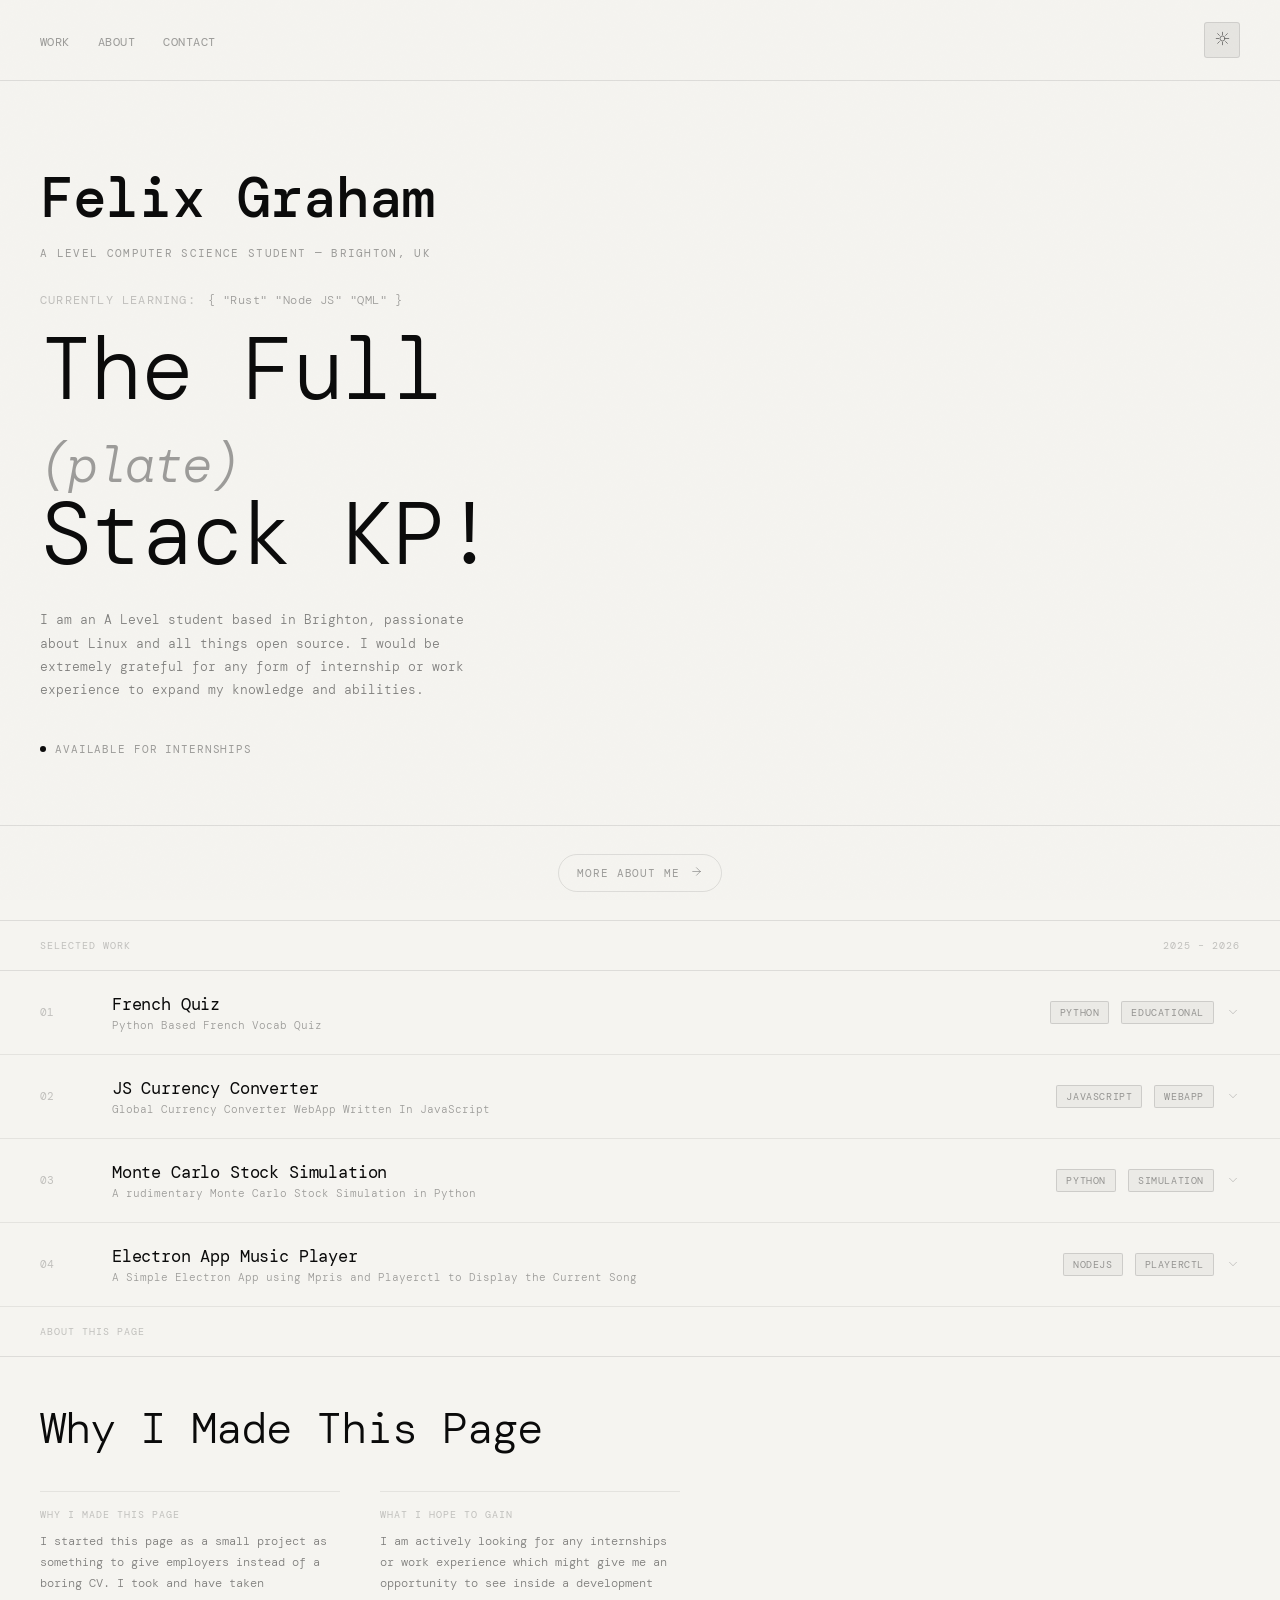
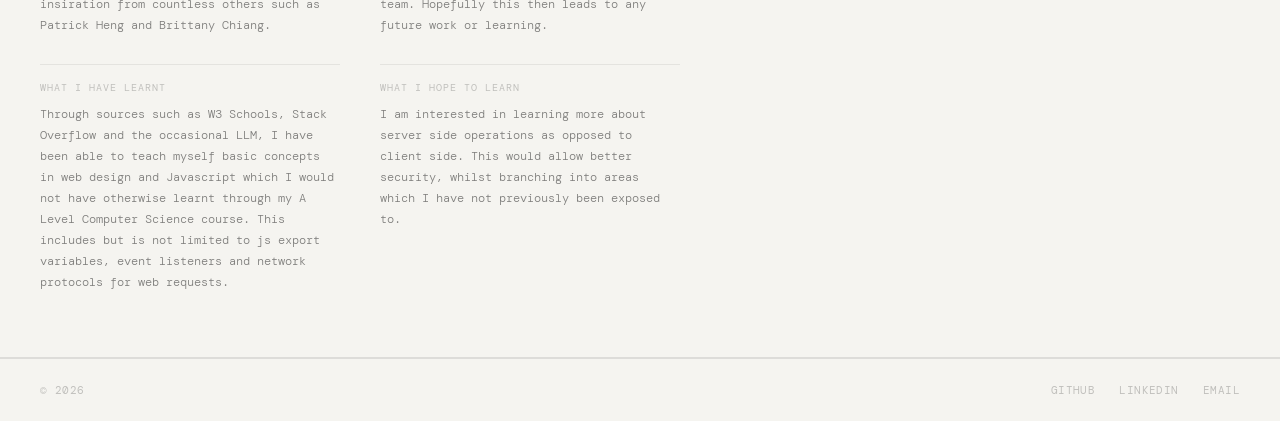
==== commit 6e9dcaac: "updated about page and tagline" ====
--- a/index.html
+++ b/index.html
@@ -56,9 +56,9 @@
         <span class="hero__learning-items">{ "Rust"  "Node JS"  "QML"  }</span>
       </div>
       <h1 class="hero__headline">
-        <span>I use</span><br>
-        <span><em> language, software &amp; hardware </em></span><br>
-        <span>for efficiency.</span>
+        <span>The Full</span><br>
+        <span><em>(plate)</em></span><br>
+        <span>Stack KP!</span>
       </h1>
       <p class="hero__bio">I am an A Level student based in Brighton, passionate about Linux and all things open source. I would be extremely grateful for any form of internship or work experience to expand my knowledge and abilities.</p>
       <div class="hero__status">
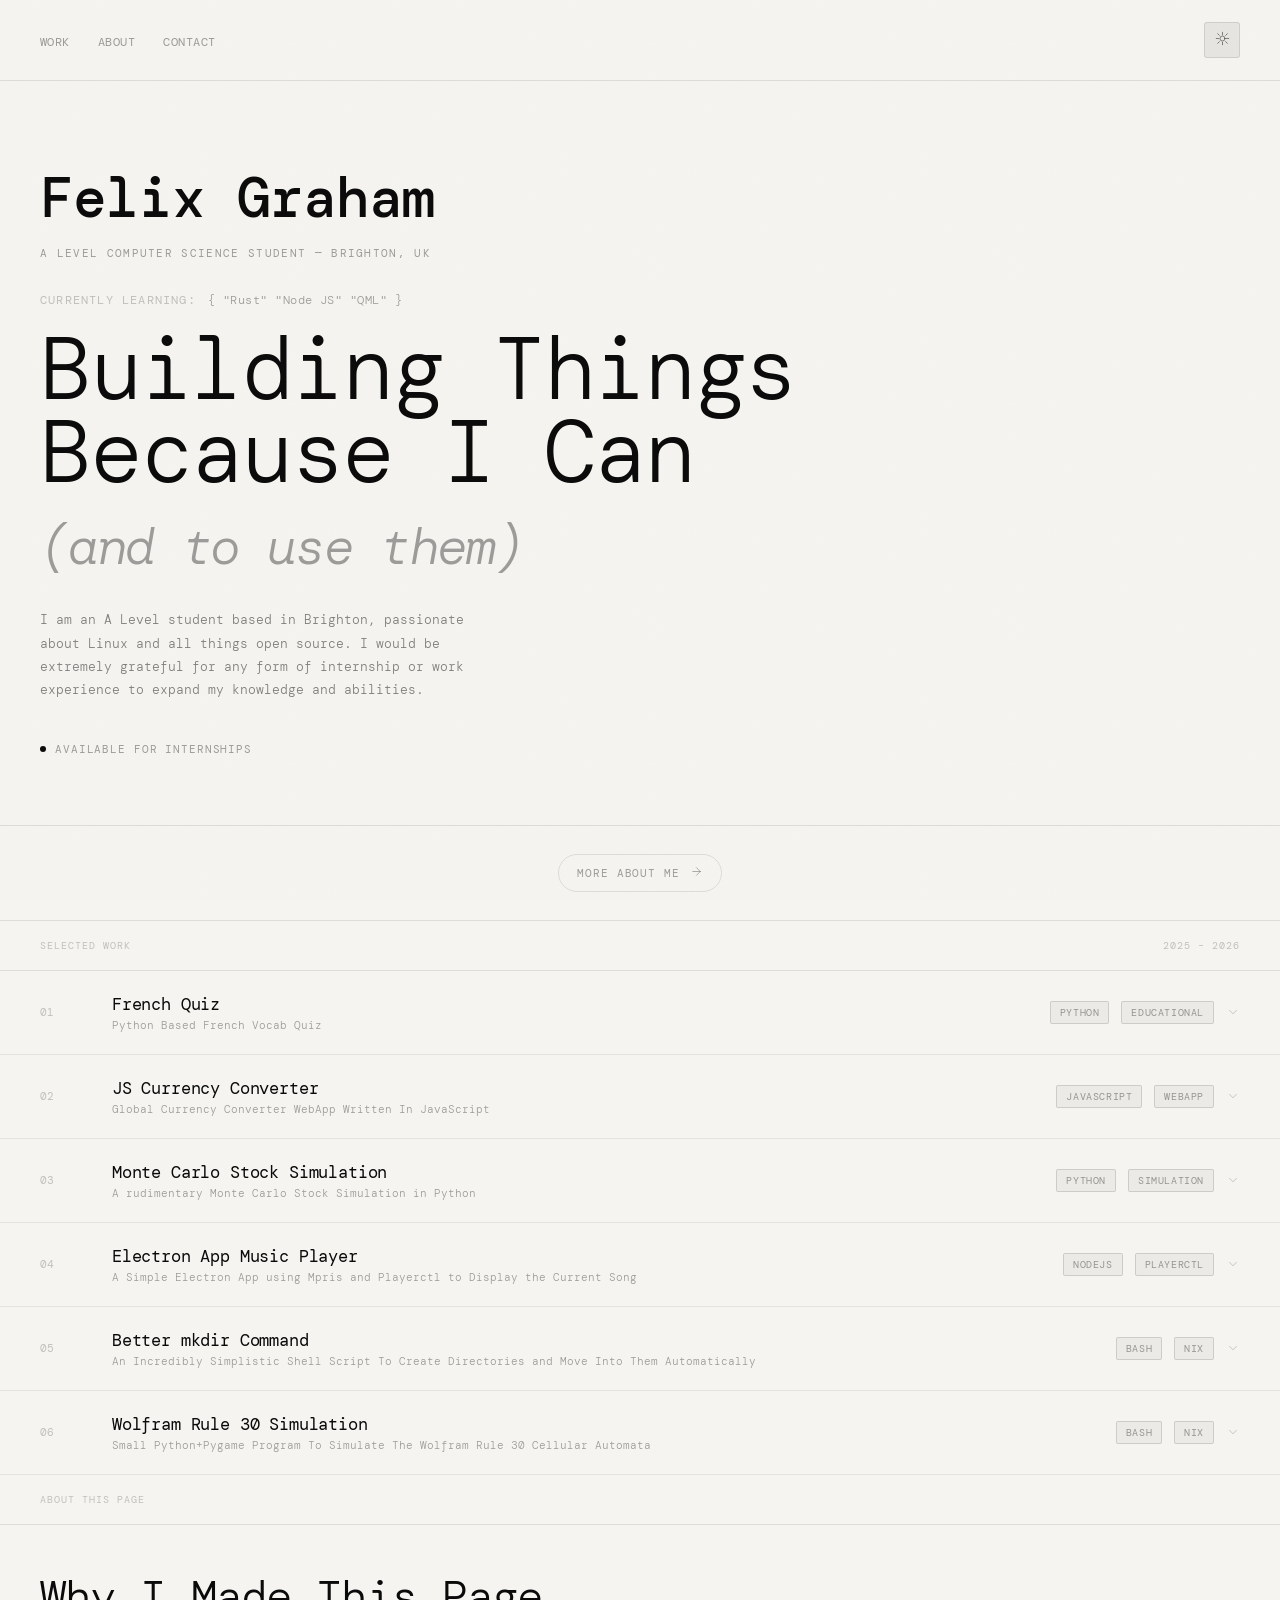
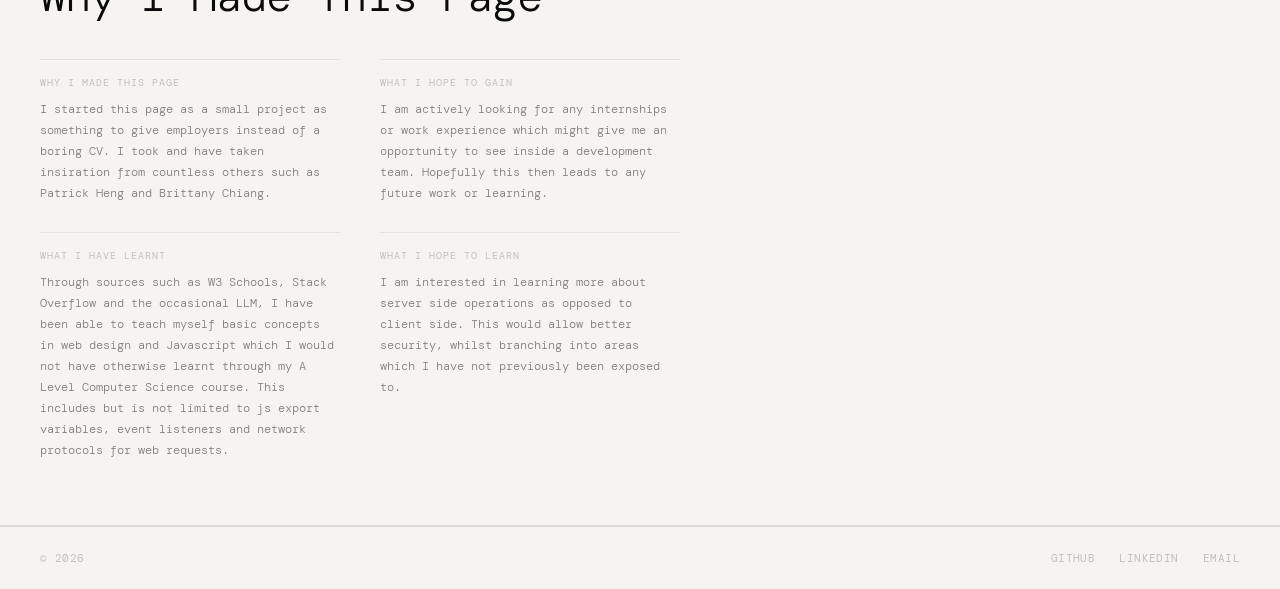
==== commit 8eddf1bb: "Descriptions and Tagline updates" ====
--- a/index.html
+++ b/index.html
@@ -56,9 +56,10 @@
         <span class="hero__learning-items">{ "Rust"  "Node JS"  "QML"  }</span>
       </div>
       <h1 class="hero__headline">
-        <span>The Full</span><br>
-        <span><em>(plate)</em></span><br>
-        <span>Stack KP!</span>
+        <span>Building Things</span><br>
+        <span>Because I Can</span><br>
+        <span><em>(and to use them)</em></span><br>
+
       </h1>
       <p class="hero__bio">I am an A Level student based in Brighton, passionate about Linux and all things open source. I would be extremely grateful for any form of internship or work experience to expand my knowledge and abilities.</p>
       <div class="hero__status">
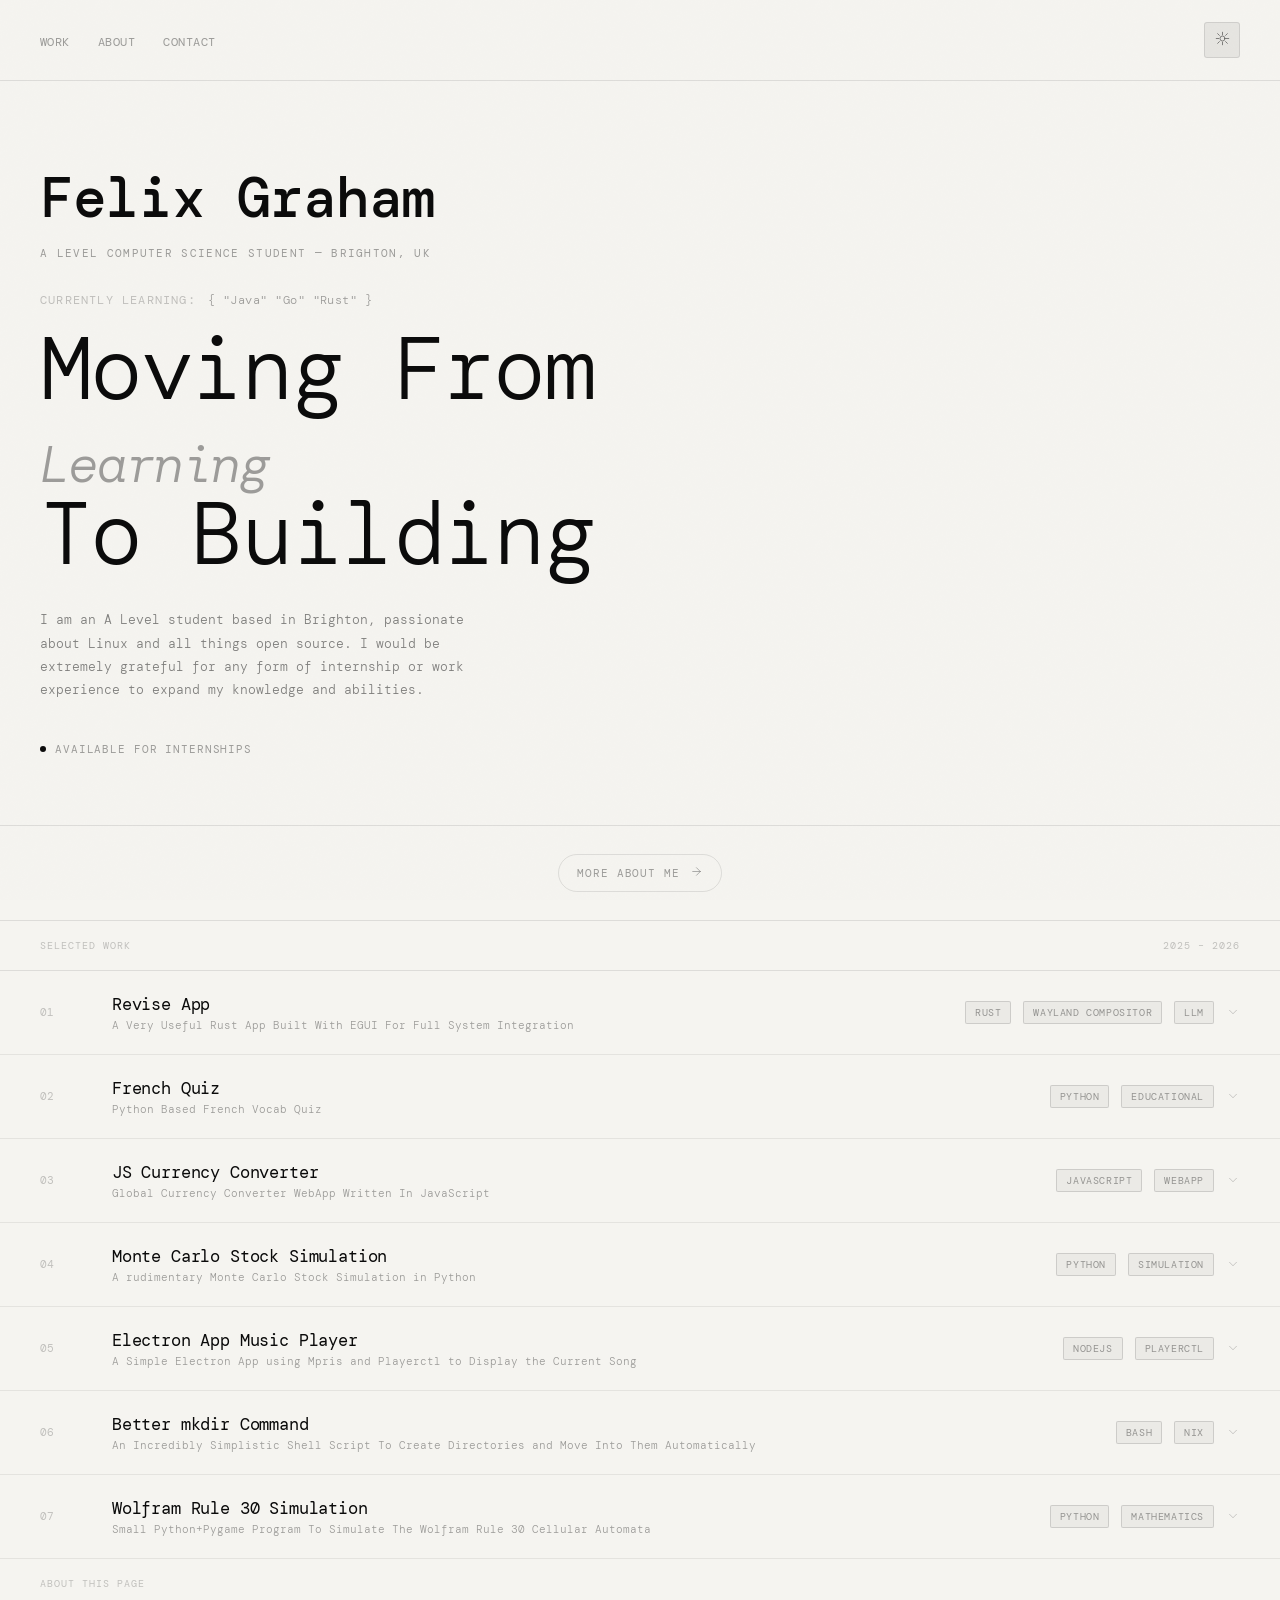
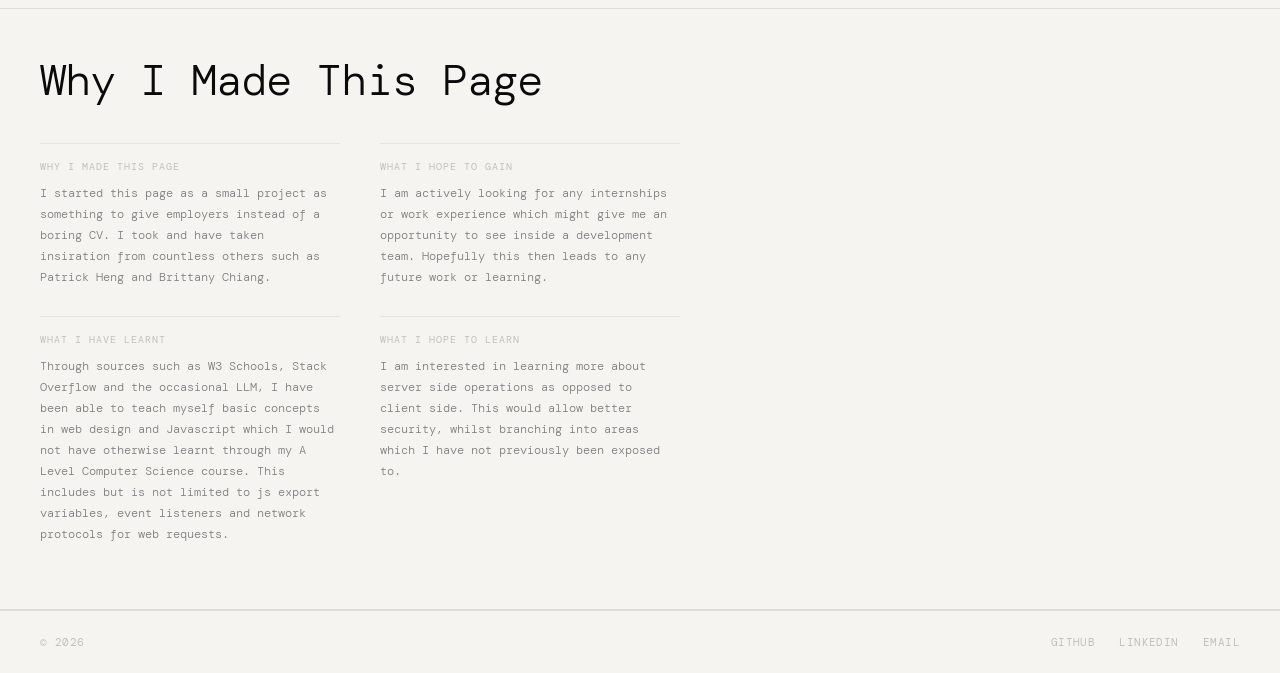
==== commit 2afc7b9e: "description updates" ====
--- a/index.html
+++ b/index.html
@@ -53,13 +53,12 @@
       <p class="hero__eyebrow">A Level Computer Science Student — Brighton, UK</p>
       <div class="hero__learning">
         <span class="hero__learning-label">Currently learning: </span>
-        <span class="hero__learning-items">{ "Rust"  "Node JS"  "QML"  }</span>
+        <span class="hero__learning-items">{ "Java"  "Go"  "Rust"  }</span>
       </div>
       <h1 class="hero__headline">
-        <span>Building Things</span><br>
-        <span>Because I Can</span><br>
-        <span><em>(and to use them)</em></span><br>
-
+        <span>Moving From</span><br>
+        <span><em>Learning</em></span><br>
+        <span>To Building</span><br>
       </h1>
       <p class="hero__bio">I am an A Level student based in Brighton, passionate about Linux and all things open source. I would be extremely grateful for any form of internship or work experience to expand my knowledge and abilities.</p>
       <div class="hero__status">
